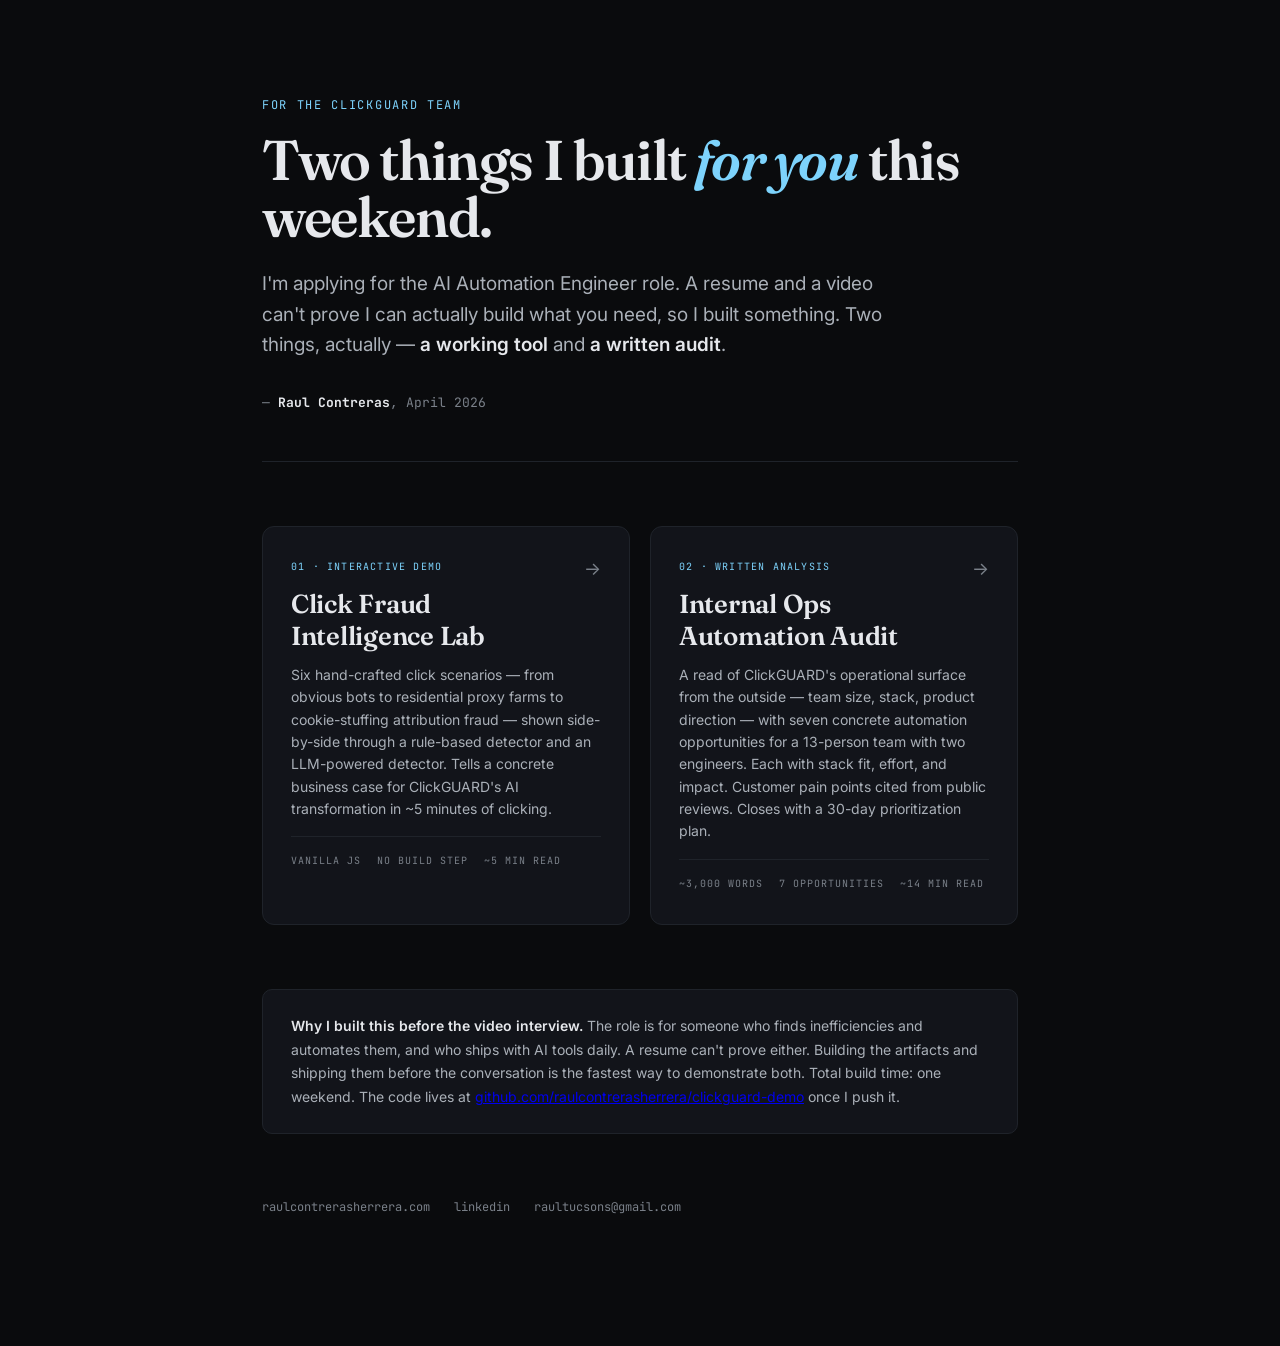
==== deploy/index.html @ 58e1f06d "Click Fraud Intelligence Lab + Automation Audit for ClickGUARD Two artifacts built as part of my app" ====
<!DOCTYPE html>
<html lang="en">
<head>
<meta charset="UTF-8">
<meta name="viewport" content="width=device-width, initial-scale=1.0">
<title>For ClickGUARD — Raul Contreras</title>
<meta name="description" content="Two things I built for my application to the AI Automation Engineer role at ClickGUARD.">
<meta name="robots" content="index, follow">

<link rel="preconnect" href="https://fonts.googleapis.com">
<link rel="preconnect" href="https://fonts.gstatic.com" crossorigin>
<link href="https://fonts.googleapis.com/css2?family=Fraunces:opsz,wght@9..144,500;9..144,600;9..144,700&family=Inter:wght@400;500;600&family=JetBrains+Mono:wght@400;500&display=swap" rel="stylesheet">

<style>
  :root {
    --bg: #0a0b0d;
    --bg-elev: #12141a;
    --bg-elev-2: #181b22;
    --text: #e6e8ec;
    --text-dim: #aab0b8;
    --muted: #7a8089;
    --accent: #7dd3fc;
    --accent-dim: #38bdf8;
    --rule: #1f232a;
  }

  * { box-sizing: border-box; }

  html, body {
    margin: 0;
    padding: 0;
    background: var(--bg);
    color: var(--text);
    font-family: 'Inter', system-ui, -apple-system, sans-serif;
    font-size: 16px;
    line-height: 1.6;
    -webkit-font-smoothing: antialiased;
    -moz-osx-font-smoothing: grayscale;
    min-height: 100vh;
  }

  .page {
    max-width: 820px;
    margin: 0 auto;
    padding: 96px 32px 128px;
  }

  .eyebrow {
    font-family: 'JetBrains Mono', monospace;
    font-size: 12px;
    text-transform: uppercase;
    letter-spacing: 0.14em;
    color: var(--accent);
    margin-bottom: 16px;
  }

  h1 {
    font-family: 'Fraunces', Georgia, serif;
    font-size: 56px;
    line-height: 1.02;
    font-weight: 600;
    letter-spacing: -0.025em;
    margin: 0 0 24px;
  }

  h1 .accent {
    color: var(--accent);
    font-style: italic;
  }

  .lede {
    font-size: 19px;
    color: var(--text-dim);
    max-width: 640px;
    line-height: 1.6;
    margin: 0 0 32px;
  }

  .lede strong {
    color: var(--text);
    font-weight: 600;
  }

  .signed {
    font-family: 'JetBrains Mono', monospace;
    font-size: 13px;
    color: var(--muted);
    margin-bottom: 64px;
    padding-bottom: 48px;
    border-bottom: 1px solid var(--rule);
  }

  .signed strong {
    color: var(--text);
  }

  .tiles {
    display: grid;
    grid-template-columns: 1fr 1fr;
    gap: 20px;
    margin-bottom: 64px;
  }

  @media (max-width: 720px) {
    .tiles { grid-template-columns: 1fr; }
    h1 { font-size: 42px; }
    .page { padding: 48px 20px 80px; }
  }

  .tile {
    display: block;
    text-decoration: none;
    background: var(--bg-elev);
    border: 1px solid var(--rule);
    border-radius: 12px;
    padding: 32px 28px;
    color: inherit;
    transition: border-color 160ms, background 160ms, transform 160ms;
    position: relative;
    overflow: hidden;
  }

  .tile:hover {
    border-color: var(--accent);
    background: var(--bg-elev-2);
    transform: translateY(-2px);
  }

  .tile::after {
    content: '→';
    position: absolute;
    top: 28px;
    right: 28px;
    font-size: 18px;
    color: var(--muted);
    transition: color 160ms, transform 160ms;
  }

  .tile:hover::after {
    color: var(--accent);
    transform: translateX(2px);
  }

  .tile-kicker {
    font-family: 'JetBrains Mono', monospace;
    font-size: 10px;
    text-transform: uppercase;
    letter-spacing: 0.12em;
    color: var(--accent);
    margin-bottom: 14px;
  }

  .tile-title {
    font-family: 'Fraunces', Georgia, serif;
    font-size: 26px;
    font-weight: 600;
    letter-spacing: -0.01em;
    line-height: 1.2;
    margin: 0 0 12px;
    color: var(--text);
    padding-right: 32px;
  }

  .tile-desc {
    font-size: 14px;
    color: var(--text-dim);
    line-height: 1.6;
    margin: 0 0 16px;
  }

  .tile-meta {
    font-family: 'JetBrains Mono', monospace;
    font-size: 10px;
    color: var(--muted);
    text-transform: uppercase;
    letter-spacing: 0.1em;
    padding-top: 16px;
    border-top: 1px solid var(--rule);
    display: flex;
    gap: 16px;
  }

  .note {
    padding: 24px 28px;
    background: var(--bg-elev);
    border: 1px solid var(--rule);
    border-radius: 10px;
    font-size: 14px;
    color: var(--text-dim);
    line-height: 1.7;
  }

  .note strong {
    color: var(--text);
    font-weight: 600;
  }

  .footer {
    margin-top: 64px;
    font-family: 'JetBrains Mono', monospace;
    font-size: 12px;
    color: var(--muted);
    display: flex;
    gap: 24px;
    flex-wrap: wrap;
  }

  .footer a {
    color: var(--muted);
    text-decoration: none;
    border-bottom: 1px solid transparent;
    transition: color 120ms, border-color 120ms;
  }

  .footer a:hover {
    color: var(--accent);
    border-bottom-color: var(--accent);
  }
</style>
</head>
<body>

<div class="page">

  <div class="eyebrow">For the ClickGUARD team</div>
  <h1>Two things I built <span class="accent">for you</span> this weekend.</h1>
  <p class="lede">I'm applying for the AI Automation Engineer role. A resume and a video can't prove I can actually build what you need, so I built something. Two things, actually — <strong>a working tool</strong> and <strong>a written audit</strong>.</p>
  <div class="signed">— <strong>Raul Contreras</strong>, April 2026</div>

  <div class="tiles">

    <a class="tile" href="tool/">
      <div class="tile-kicker">01 · Interactive demo</div>
      <h2 class="tile-title">Click Fraud Intelligence Lab</h2>
      <p class="tile-desc">Six hand-crafted click scenarios — from obvious bots to residential proxy farms to cookie-stuffing attribution fraud — shown side-by-side through a rule-based detector and an LLM-powered detector. Tells a concrete business case for ClickGUARD's AI transformation in ~5 minutes of clicking.</p>
      <div class="tile-meta">
        <span>vanilla JS</span>
        <span>no build step</span>
        <span>~5 min read</span>
      </div>
    </a>

    <a class="tile" href="audit/">
      <div class="tile-kicker">02 · Written analysis</div>
      <h2 class="tile-title">Internal Ops Automation Audit</h2>
      <p class="tile-desc">A read of ClickGUARD's operational surface from the outside — team size, stack, product direction — with seven concrete automation opportunities for a 13-person team with two engineers. Each with stack fit, effort, and impact. Customer pain points cited from public reviews. Closes with a 30-day prioritization plan.</p>
      <div class="tile-meta">
        <span>~3,000 words</span>
        <span>7 opportunities</span>
        <span>~14 min read</span>
      </div>
    </a>

  </div>

  <div class="note">
    <strong>Why I built this before the video interview.</strong> The role is for someone who finds inefficiencies and automates them, and who ships with AI tools daily. A resume can't prove either. Building the artifacts and shipping them before the conversation is the fastest way to demonstrate both. Total build time: one weekend. The code lives at <a href="https://github.com/raulcontrerasherrera/clickguard-demo">github.com/raulcontrerasherrera/clickguard-demo</a> once I push it.
  </div>

  <div class="footer">
    <a href="https://raulcontrerasherrera.com/">raulcontrerasherrera.com</a>
    <a href="https://linkedin.com/in/raulcontrerasherrera">linkedin</a>
    <a href="mailto:raultucsons@gmail.com">raultucsons@gmail.com</a>
  </div>

</div>

</body>
</html>
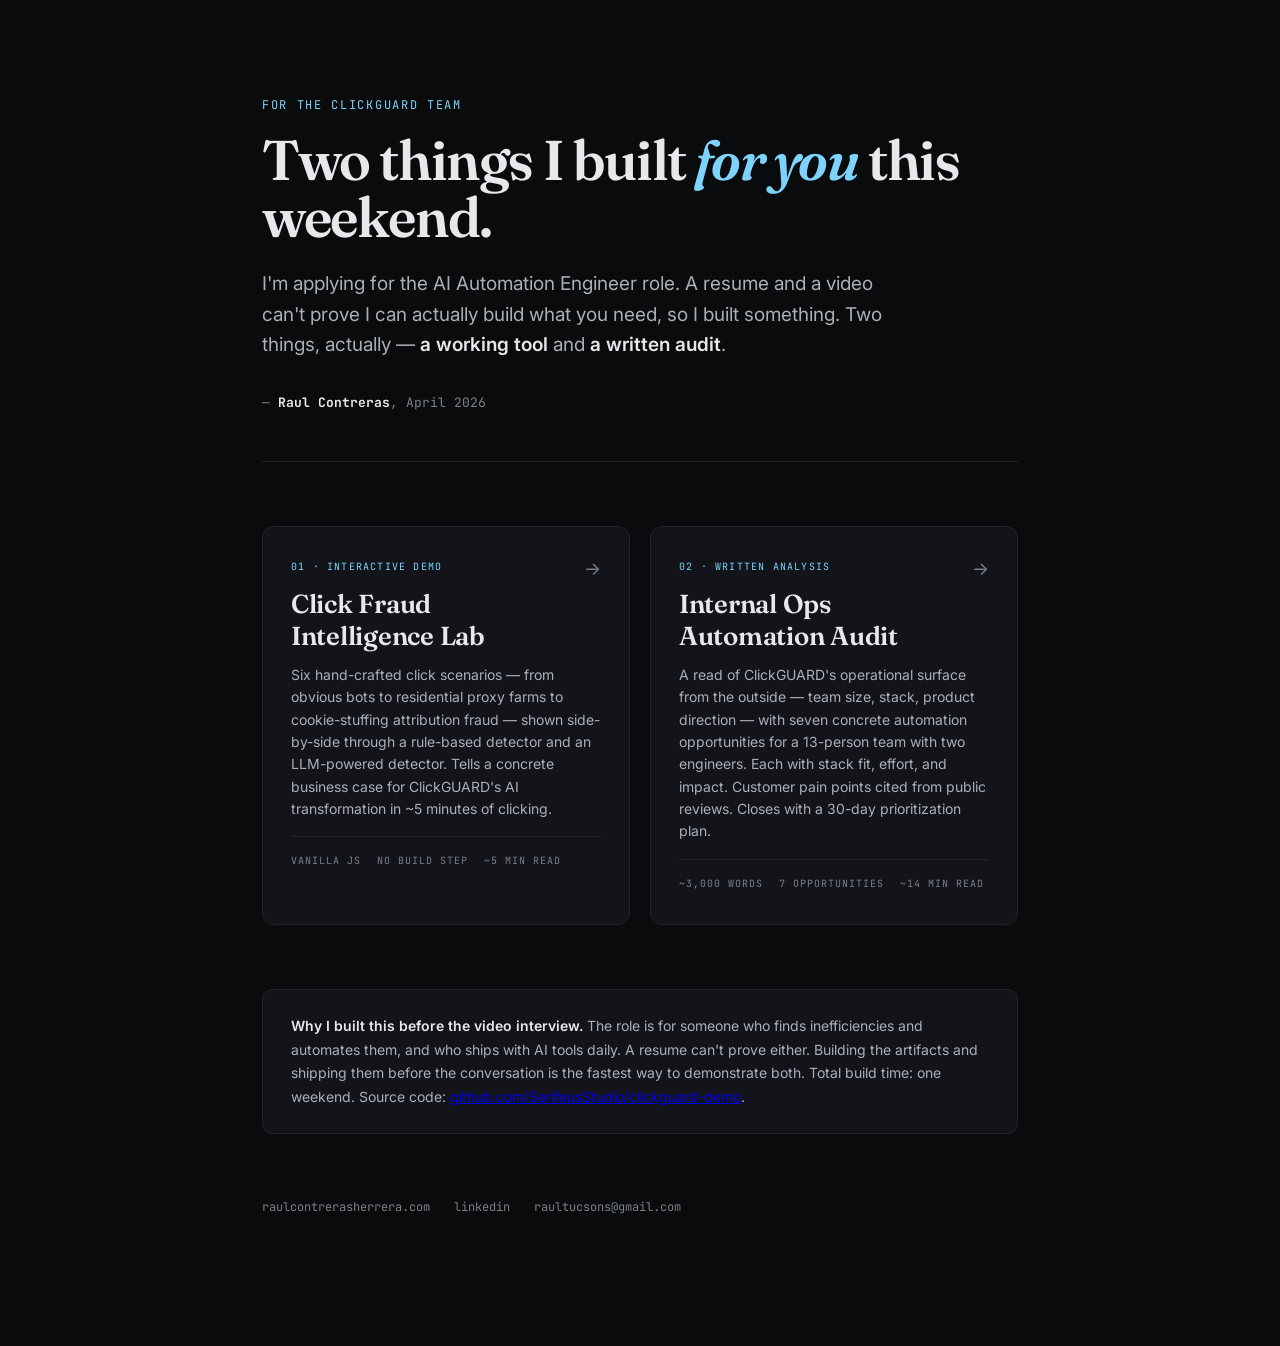
==== commit b62af42f: "fix: use correct GitHub repo URL (SerifeusStudio/clickguard-demo) Co-Authored-By: Claude Opus 4.6 (1" ====
--- a/deploy/index.html
+++ b/deploy/index.html
@@ -254,7 +254,7 @@
   </div>
 
   <div class="note">
-    <strong>Why I built this before the video interview.</strong> The role is for someone who finds inefficiencies and automates them, and who ships with AI tools daily. A resume can't prove either. Building the artifacts and shipping them before the conversation is the fastest way to demonstrate both. Total build time: one weekend. The code lives at <a href="https://github.com/raulcontrerasherrera/clickguard-demo">github.com/raulcontrerasherrera/clickguard-demo</a> once I push it.
+    <strong>Why I built this before the video interview.</strong> The role is for someone who finds inefficiencies and automates them, and who ships with AI tools daily. A resume can't prove either. Building the artifacts and shipping them before the conversation is the fastest way to demonstrate both. Total build time: one weekend. Source code: <a href="https://github.com/SerifeusStudio/clickguard-demo">github.com/SerifeusStudio/clickguard-demo</a>.
   </div>
 
   <div class="footer">
